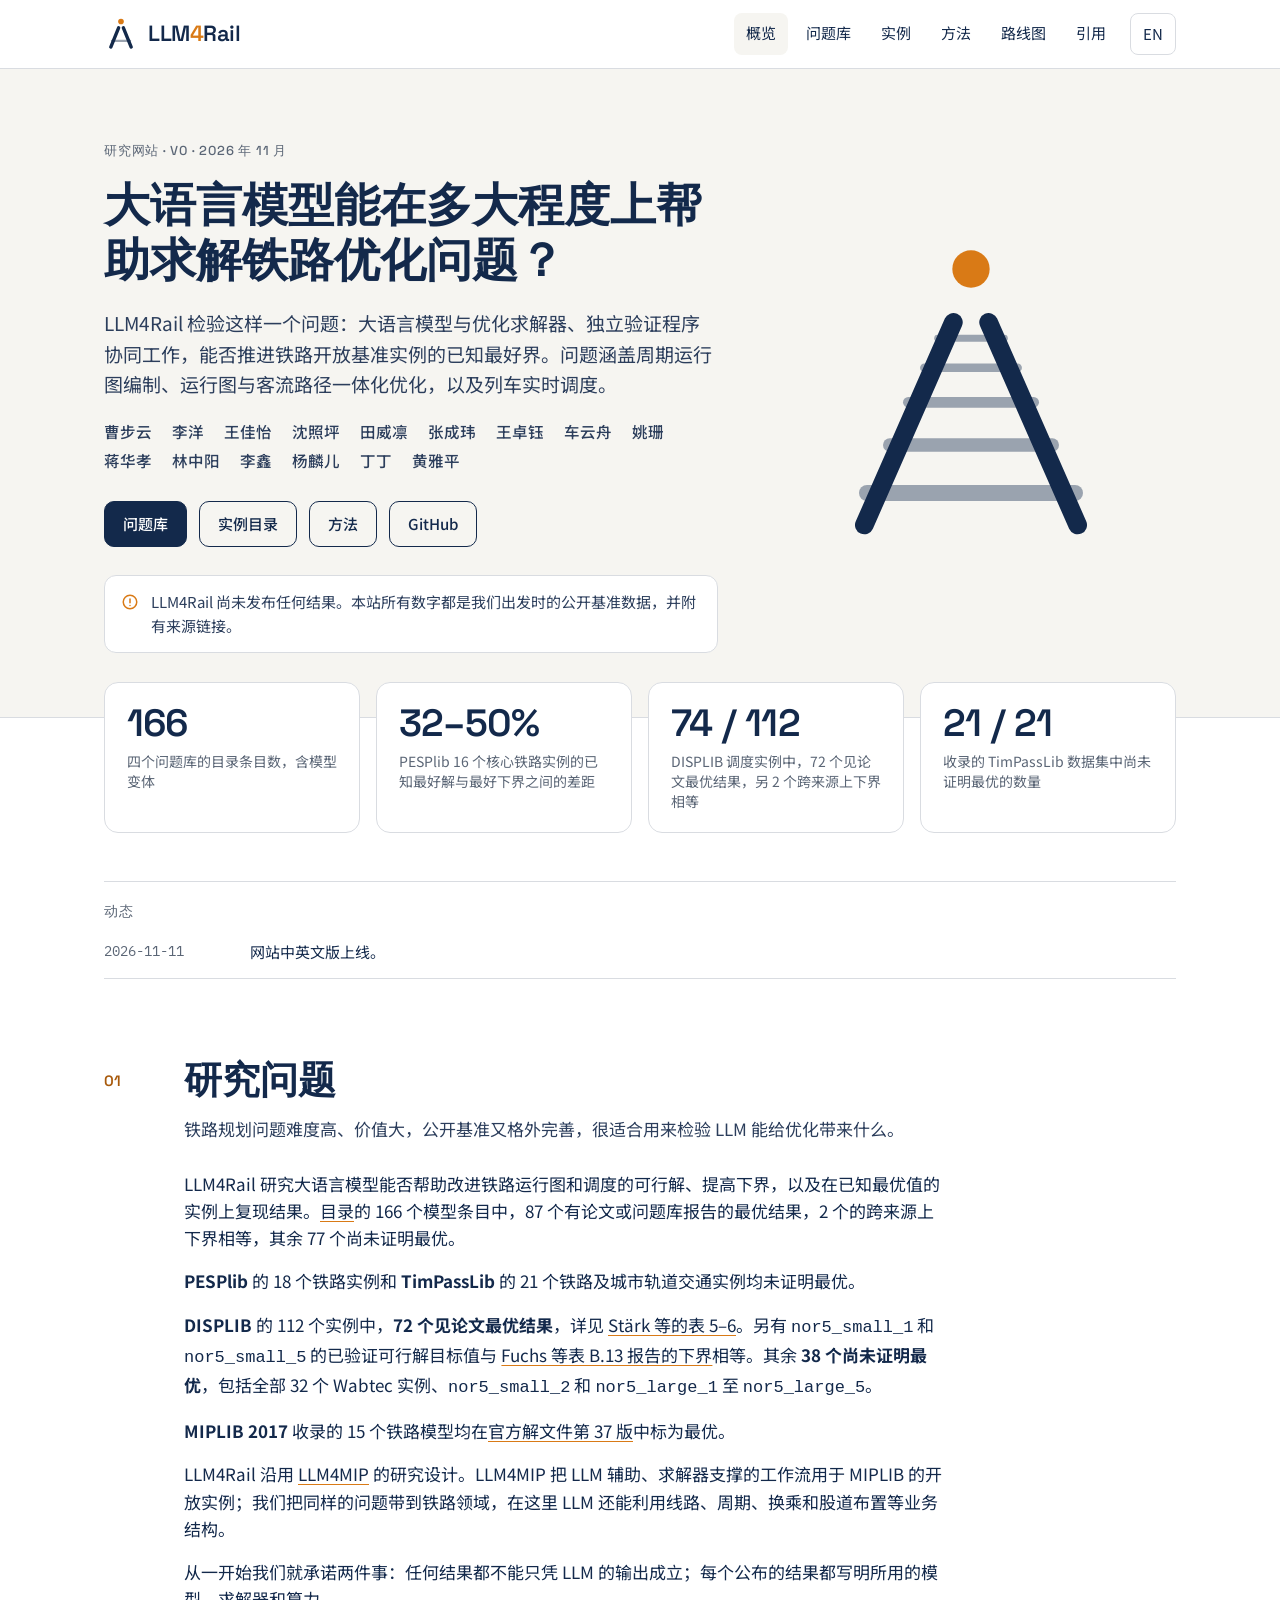
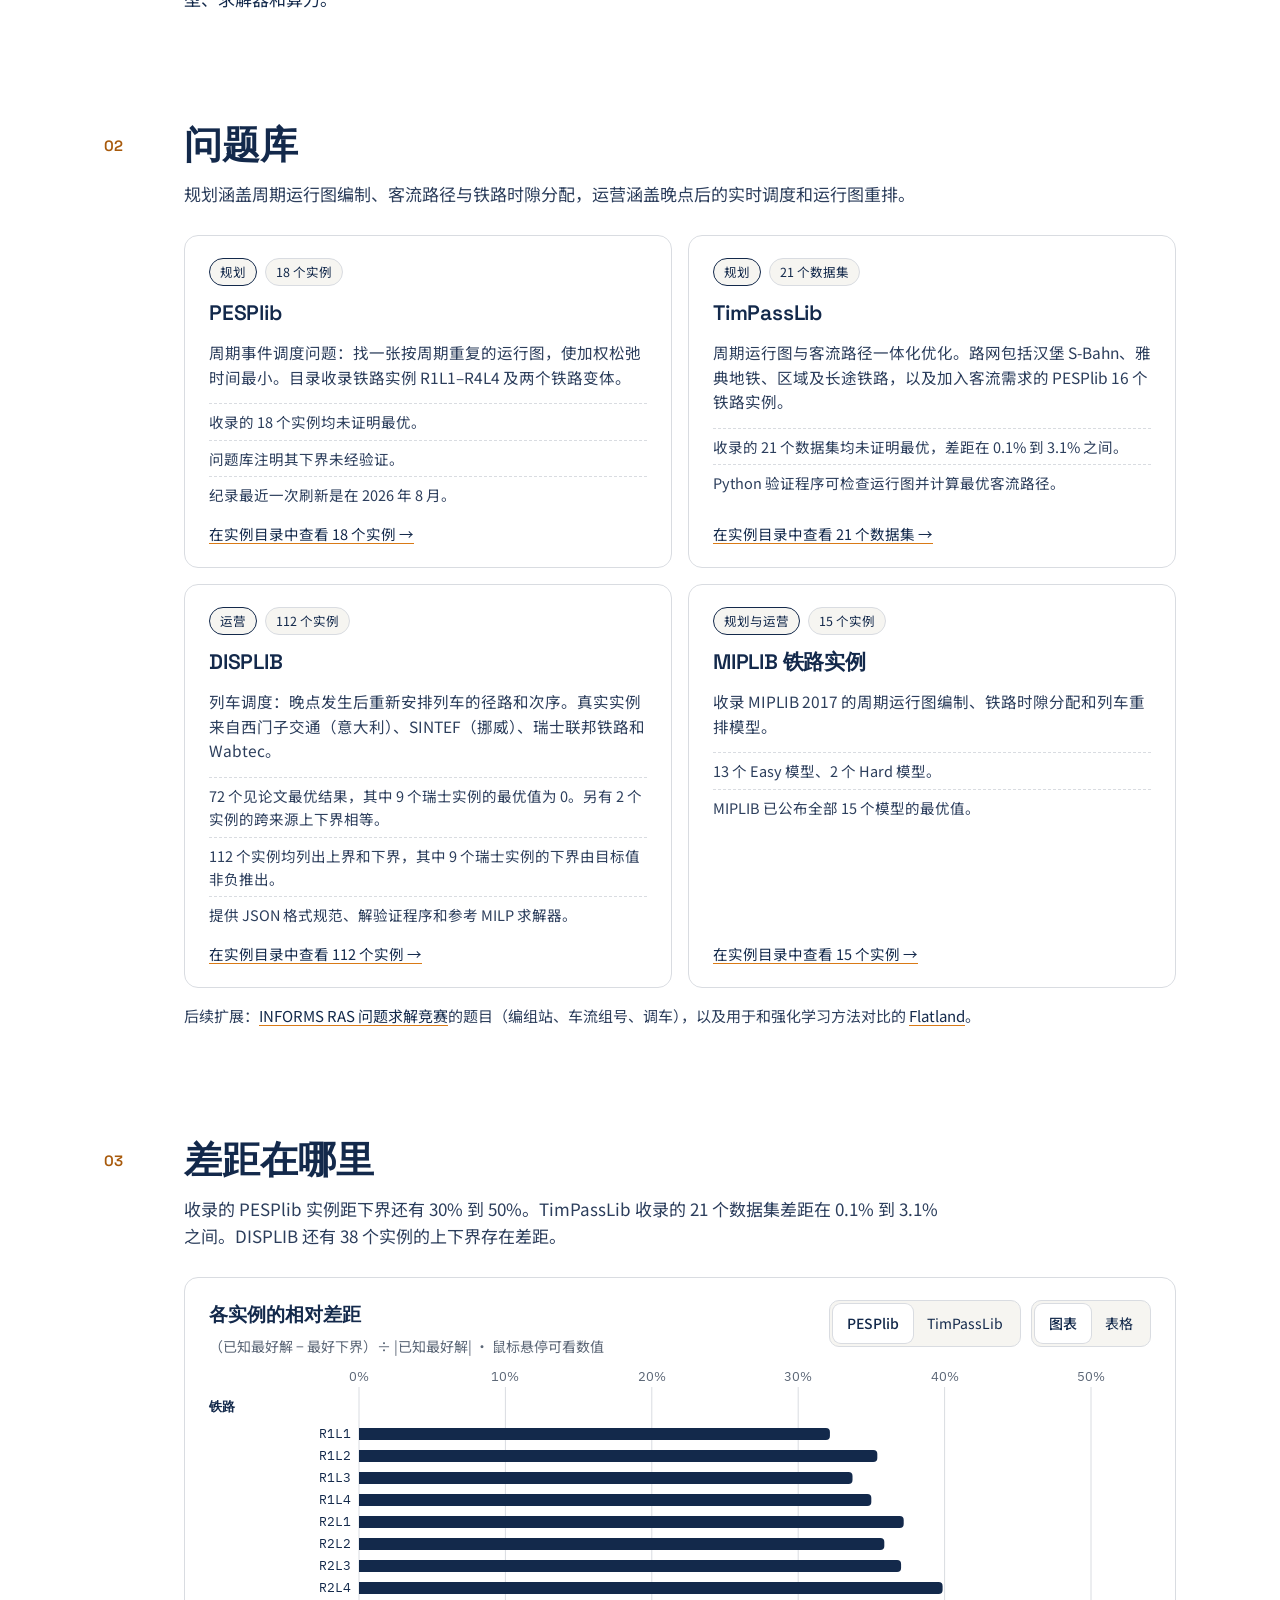
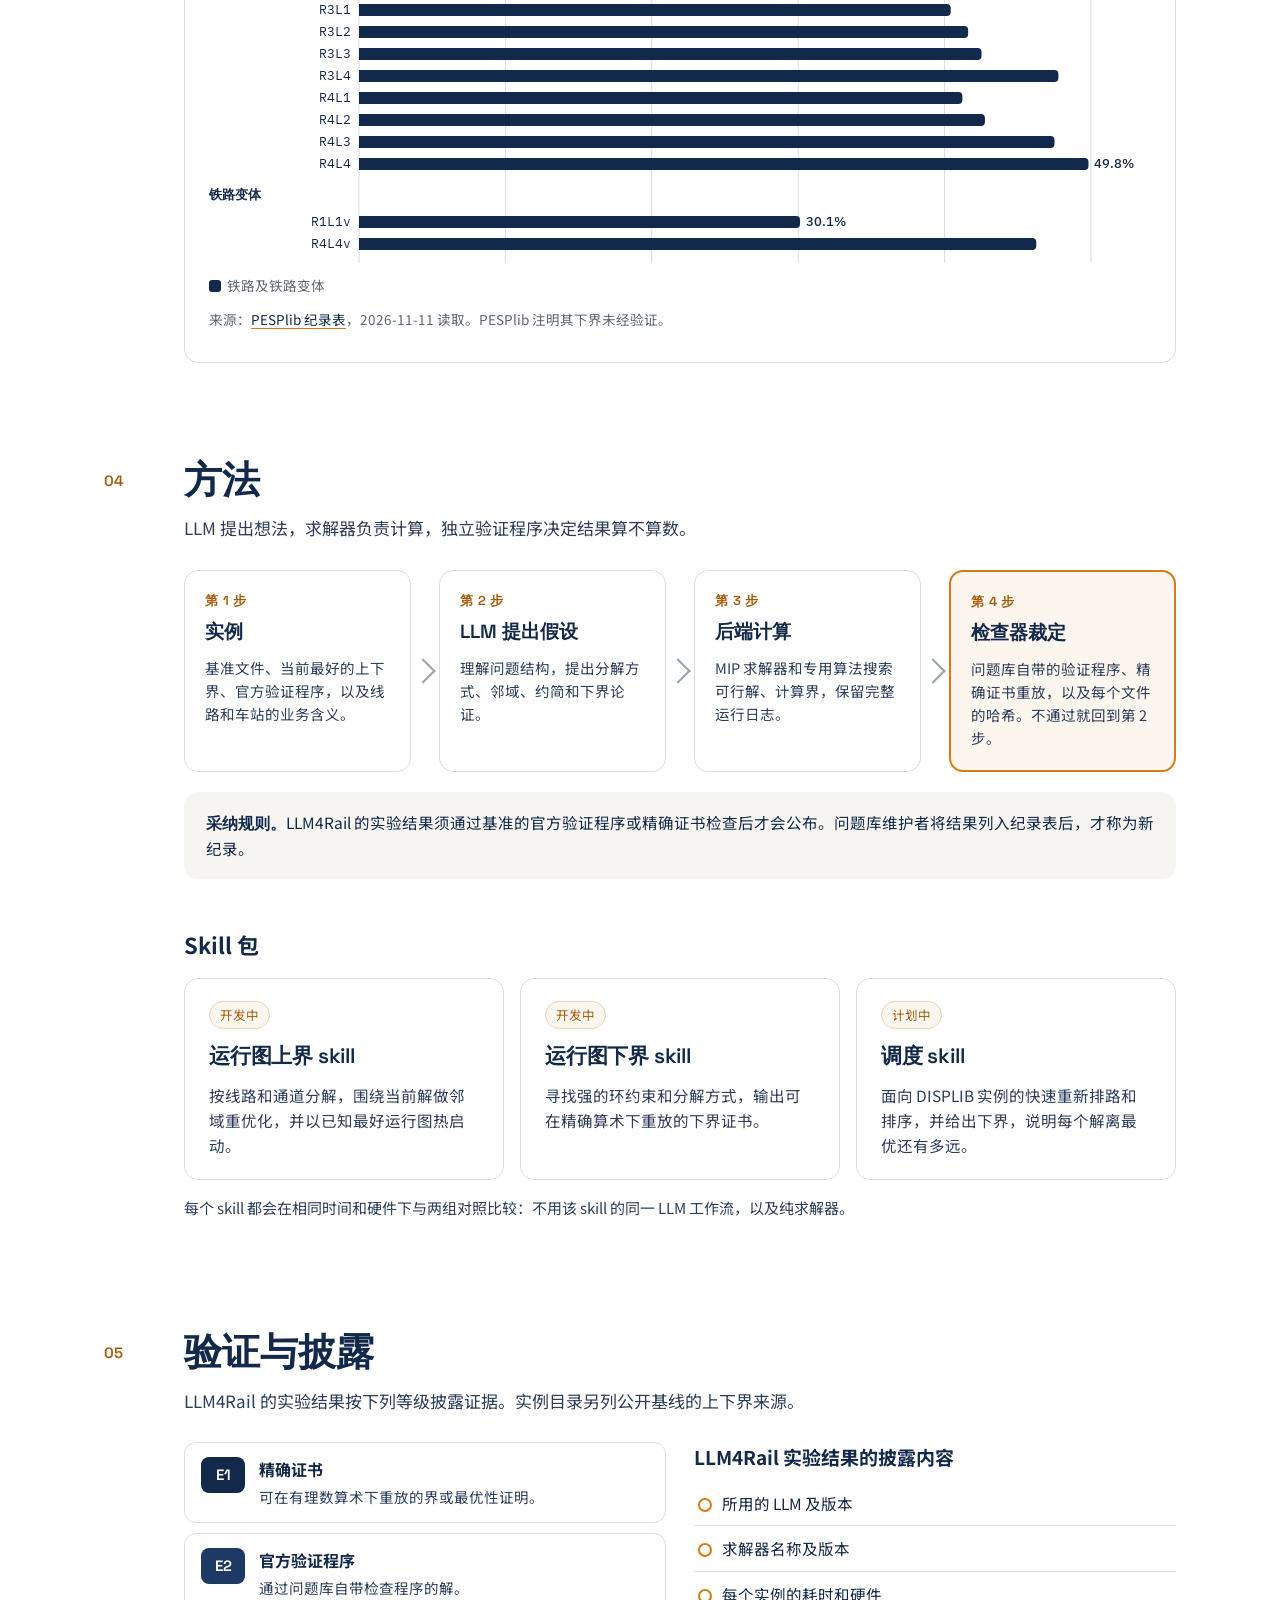
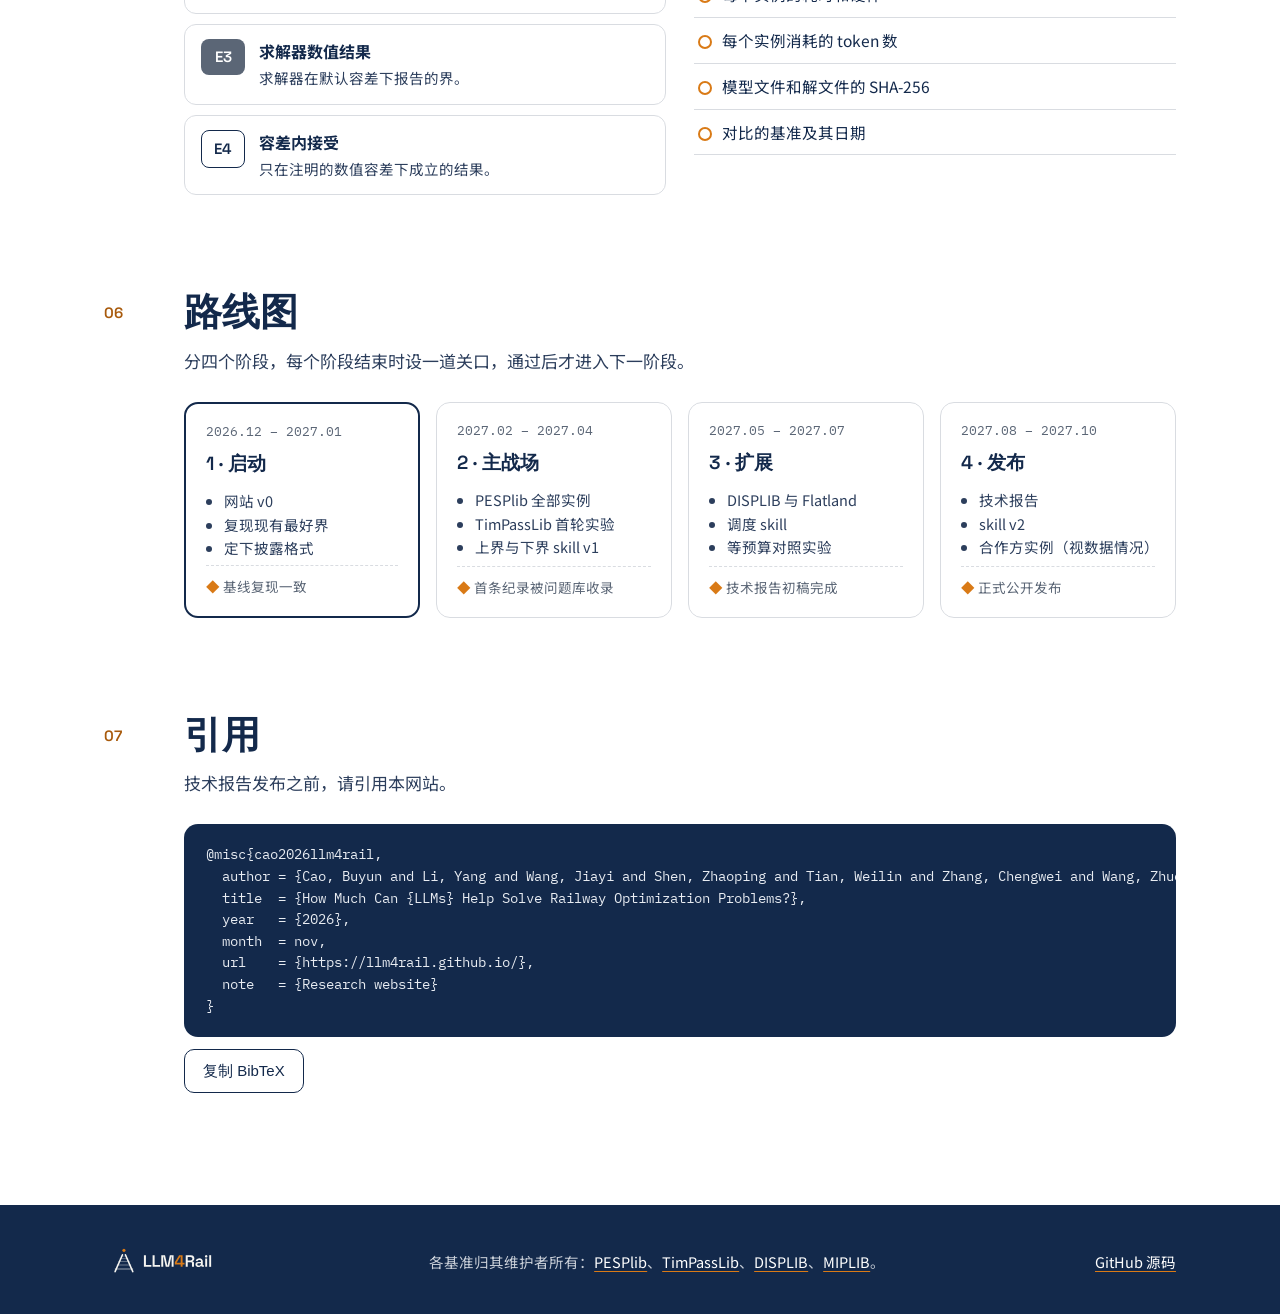
==== zh/index.html @ 1c2a8c3b "Initial commit: LLM4Rail website" ====
<!doctype html>
<html lang="zh-CN">
<head>
<meta charset="utf-8">
<meta name="viewport" content="width=device-width, initial-scale=1">
<title>LLM4Rail · 大语言模型能在多大程度上帮助求解铁路优化问题？</title>
<meta name="description" content="LLM4Rail 研究：由大语言模型辅助、求解器计算、独立程序验证的工作流，能否推进铁路优化开放基准实例的已知最好界。">
<meta name="author" content="曹步云、李洋、王佳怡、沈照坪、田威凛、张成玮、王卓钰、车云舟、姚珊、蒋华孝、林中阳、李鑫、杨麟儿、丁丁、黄雅平">
<link rel="canonical" href="https://llm4rail.github.io/zh/">
<meta property="og:type" content="website">
<meta property="og:site_name" content="LLM4Rail">
<meta property="og:url" content="https://llm4rail.github.io/zh/">
<meta property="og:title" content="LLM4Rail · 大语言模型能在多大程度上帮助求解铁路优化问题？">
<meta property="og:description" content="LLM4Rail 研究：由大语言模型辅助、求解器计算、独立程序验证的工作流，能否推进铁路优化开放基准实例的已知最好界。">
<meta property="og:image" content="https://llm4rail.github.io/assets/img/icon-512.png">
<meta property="og:locale" content="zh_CN">
<meta name="twitter:card" content="summary">
<link rel="alternate" hreflang="en" href="https://llm4rail.github.io/">
<link rel="alternate" hreflang="zh-CN" href="https://llm4rail.github.io/zh/">
<link rel="alternate" hreflang="x-default" href="https://llm4rail.github.io/">
<link rel="icon" href="../favicon.ico" sizes="any">
<link rel="icon" href="../favicon.svg" type="image/svg+xml">
<link rel="apple-touch-icon" href="../apple-touch-icon.png">
<link rel="preconnect" href="https://fonts.googleapis.com">
<link rel="preconnect" href="https://fonts.gstatic.com" crossorigin>
<link rel="stylesheet" href="https://fonts.googleapis.com/css2?family=IBM+Plex+Mono:wght@400;500&family=IBM+Plex+Sans:wght@400;500;600&family=Noto+Sans+SC:wght@400;500;700&family=Space+Grotesk:wght@500;600&display=swap">
<link rel="stylesheet" href="../assets/css/site.css">
</head>
<body>
<a class="skip" href="#main">跳到正文</a>

<header class="site-header">
  <div class="wrap">
    <a class="brand" href="index.html" aria-label="LLM4Rail 首页">
      <img src="../assets/img/llm4rail-mark-simple.svg" alt="" width="34" height="34">
      <span>LLM<b>4</b>Rail</span>
    </a>
    <nav class="nav" aria-label="主导航">
      <a href="index.html" aria-current="page">概览</a>
      <a href="#problems">问题库</a>
      <a href="instances/index.html">实例</a>
      <a href="#method">方法</a>
      <a href="#roadmap">路线图</a>
      <a href="#citation">引用</a>
      <a class="lang-switch" href="../index.html" hreflang="en" lang="en">EN</a>
    </nav>
  </div>
</header>

<main id="main">
  <section class="hero">
    <div class="wrap">
      <div>
        <p class="kicker">研究网站 · v0 · 2026 年 11 月</p>
        <h1>大语言模型能在多大程度上帮助求解铁路优化问题？</h1>
        <p class="lead">LLM4Rail 检验这样一个问题：大语言模型与优化求解器、独立验证程序协同工作，能否推进铁路开放基准实例的已知最好界。问题涵盖周期运行图编制、运行图与客流路径一体化优化，以及列车实时调度。</p>
        <div class="byline"><p class="author-line"><span>曹步云</span><span>李洋</span><span>王佳怡</span><span>沈照坪</span><span>田威凛</span><span>张成玮</span><span>王卓钰</span><span>车云舟</span><span>姚珊</span><span>蒋华孝</span><span>林中阳</span><span>李鑫</span><span>杨麟儿</span><span>丁丁</span><span>黄雅平</span></p></div>
        <div class="btns">
          <a class="btn primary" href="#problems">问题库</a>
          <a class="btn ghost" href="instances/index.html">实例目录</a>
          <a class="btn ghost" href="#method">方法</a>
          <a class="btn ghost" href="https://github.com/LLM4Rail/llm4rail.github.io">GitHub</a>
        </div>
        <div class="notice" role="note">
          <svg width="18" height="18" viewBox="0 0 24 24" fill="none" stroke="#D97A16" stroke-width="2" stroke-linecap="round" aria-hidden="true"><circle cx="12" cy="12" r="9"></circle><path d="M12 8v5M12 16.5v.01"></path></svg>
          <span>LLM4Rail 尚未发布任何结果。本站所有数字都是我们出发时的公开基准数据，并附有来源链接。</span>
        </div>
      </div>
      <div class="hero-mark">
        <img src="../assets/img/llm4rail-mark.svg" alt="LLM4Rail 标志：两条铁轨代表上界和下界，向远处汇聚到代表最优解的橙色圆点" width="320" height="320">
      </div>
    </div>
  </section>

  <div class="wrap">
    <div class="stats" aria-label="基准数据概况">
      <div class="stat"><div class="num">166</div><div class="lbl">四个问题库的目录条目数，含模型变体</div></div>
      <div class="stat"><div class="num">32–50%</div><div class="lbl">PESPlib 16 个核心铁路实例的已知最好解与最好下界之间的差距</div></div>
      <div class="stat"><div class="num">74 / 112</div><div class="lbl">DISPLIB 调度实例中，72 个见论文最优结果，另 2 个跨来源上下界相等</div></div>
      <div class="stat"><div class="num">21 / 21</div><div class="lbl">收录的 TimPassLib 数据集中尚未证明最优的数量</div></div>
    </div>

    <section class="news" aria-labelledby="news-h">
      <h2 id="news-h">动态</h2>
      <ul>
        <li><time datetime="2026-11-11">2026-11-11</time><span>网站中英文版上线。</span></li>
      </ul>
    </section>

    <!-- 01 -->
    <section class="section" id="question" aria-labelledby="q-h">
      <div class="sec-head">
        <div class="sec-num">01</div>
        <div>
          <h2 id="q-h">研究问题</h2>
          <p>铁路规划问题难度高、价值大，公开基准又格外完善，很适合用来检验 LLM 能给优化带来什么。</p>
        </div>
      </div>
      <div class="sec-body prose">
        <p>LLM4Rail 研究大语言模型能否帮助改进铁路运行图和调度的可行解、提高下界，以及在已知最优值的实例上复现结果。<a href="instances/index.html">目录</a>的 166 个模型条目中，87 个有论文或问题库报告的最优结果，2 个的跨来源上下界相等，其余 77 个尚未证明最优。</p>
        <p><strong>PESPlib</strong> 的 18 个铁路实例和 <strong>TimPassLib</strong> 的 21 个铁路及城市轨道交通实例均未证明最优。</p>
        <p><strong>DISPLIB</strong> 的 112 个实例中，<strong>72 个见论文最优结果</strong>，详见 <a href="https://doi.org/10.4230/OASIcs.ATMOS.2026.6">Stärk 等的表 5–6</a>。另有 <code>nor5_small_1</code> 和 <code>nor5_small_5</code> 的已验证可行解目标值与 <a href="https://doi.org/10.1016/j.jrtpm.2026.100600">Fuchs 等表 B.13 报告的下界</a>相等。其余 <strong>38 个尚未证明最优</strong>，包括全部 32 个 Wabtec 实例、<code>nor5_small_2</code> 和 <code>nor5_large_1</code> 至 <code>nor5_large_5</code>。</p>
        <p><strong>MIPLIB 2017</strong> 收录的 15 个铁路模型均在<a href="https://miplib.zib.de/downloads/miplib2017-v37.solu">官方解文件第 37 版</a>中标为最优。</p>
        <p>LLM4Rail 沿用 <a href="https://llm4mip.github.io/">LLM4MIP</a> 的研究设计。LLM4MIP 把 LLM 辅助、求解器支撑的工作流用于 MIPLIB 的开放实例；我们把同样的问题带到铁路领域，在这里 LLM 还能利用线路、周期、换乘和股道布置等业务结构。</p>
        <p>从一开始我们就承诺两件事：任何结果都不能只凭 LLM 的输出成立；每个公布的结果都写明所用的模型、求解器和算力。</p>
      </div>
    </section>

    <!-- 02 -->
    <section class="section" id="problems" aria-labelledby="p-h">
      <div class="sec-head">
        <div class="sec-num">02</div>
        <div>
          <h2 id="p-h">问题库</h2>
          <p>规划涵盖周期运行图编制、客流路径与铁路时隙分配，运营涵盖晚点后的实时调度和运行图重排。</p>
        </div>
      </div>
      <div class="sec-body">
        <div class="cards">
          <article class="card">
            <div class="meta"><span class="tag track-a">规划</span><span class="tag">18 个实例</span></div>
            <h3>PESPlib</h3>
            <p>周期事件调度问题：找一张按周期重复的运行图，使加权松弛时间最小。目录收录铁路实例 R1L1–R4L4 及两个铁路变体。</p>
            <ul class="facts">
              <li>收录的 18 个实例均未证明最优。</li>
              <li>问题库注明其下界未经验证。</li>
              <li>纪录最近一次刷新是在 2026 年 8 月。</li>
            </ul>
            <a class="more" href="instances/index.html#PESPlib">在实例目录中查看 18 个实例 →</a>
          </article>
          <article class="card">
            <div class="meta"><span class="tag track-a">规划</span><span class="tag">21 个数据集</span></div>
            <h3>TimPassLib</h3>
            <p>周期运行图与客流路径一体化优化。路网包括汉堡 S-Bahn、雅典地铁、区域及长途铁路，以及加入客流需求的 PESPlib 16 个铁路实例。</p>
            <ul class="facts">
              <li>收录的 21 个数据集均未证明最优，差距在 0.1% 到 3.1% 之间。</li>
              <li>Python 验证程序可检查运行图并计算最优客流路径。</li>
            </ul>
            <a class="more" href="instances/index.html#TimPassLib">在实例目录中查看 21 个数据集 →</a>
          </article>
          <article class="card">
            <div class="meta"><span class="tag track-a">运营</span><span class="tag">112 个实例</span></div>
            <h3>DISPLIB</h3>
            <p>列车调度：晚点发生后重新安排列车的径路和次序。真实实例来自西门子交通（意大利）、SINTEF（挪威）、瑞士联邦铁路和 Wabtec。</p>
            <ul class="facts">
              <li>72 个见论文最优结果，其中 9 个瑞士实例的最优值为 0。另有 2 个实例的跨来源上下界相等。</li>
              <li>112 个实例均列出上界和下界，其中 9 个瑞士实例的下界由目标值非负推出。</li>
              <li>提供 JSON 格式规范、解验证程序和参考 MILP 求解器。</li>
            </ul>
            <a class="more" href="instances/index.html#DISPLIB">在实例目录中查看 112 个实例 →</a>
          </article>
          <article class="card">
            <div class="meta"><span class="tag track-a">规划与运营</span><span class="tag">15 个实例</span></div>
            <h3>MIPLIB 铁路实例</h3>
            <p>收录 MIPLIB 2017 的周期运行图编制、铁路时隙分配和列车重排模型。</p>
            <ul class="facts">
              <li>13 个 Easy 模型、2 个 Hard 模型。</li>
              <li>MIPLIB 已公布全部 15 个模型的最优值。</li>
            </ul>
            <a class="more" href="instances/index.html#MIPLIB%202017">在实例目录中查看 15 个实例 →</a>
          </article>
        </div>
        <p class="ext">后续扩展：<a href="https://connect.informs.org/railway-applications/new-item3/problem-solving-competition681">INFORMS RAS 问题求解竞赛</a>的题目（编组站、车流组号、调车），以及用于和强化学习方法对比的 <a href="https://flatland-association.github.io/flatland-book/intro.html">Flatland</a>。</p>
      </div>
    </section>

    <!-- 03 -->
    <section class="section" id="gaps" aria-labelledby="g-h">
      <div class="sec-head">
        <div class="sec-num">03</div>
        <div>
          <h2 id="g-h">差距在哪里</h2>
          <p>收录的 PESPlib 实例距下界还有 30% 到 50%。TimPassLib 收录的 21 个数据集差距在 0.1% 到 3.1% 之间。DISPLIB 还有 38 个实例的上下界存在差距。</p>
        </div>
      </div>
      <div class="sec-body">
        <div class="chart-card">
          <div class="chart-top">
            <div>
              <h3>各实例的相对差距</h3>
              <p>（已知最好解 − 最好下界）÷ |已知最好解| · 鼠标悬停可看数值</p>
            </div>
            <div class="controls">
              <div class="seg" role="group" aria-label="问题库">
                <button type="button" data-lib="PESPlib" aria-pressed="true">PESPlib</button>
                <button type="button" data-lib="TimPassLib" aria-pressed="false">TimPassLib</button>
              </div>
              <div class="seg" role="group" aria-label="视图">
                <button type="button" data-view="chart" aria-pressed="true">图表</button>
                <button type="button" data-view="table" aria-pressed="false">表格</button>
              </div>
            </div>
          </div>
          <div id="gap-chart" role="img" aria-label="所选问题库各实例相对差距的横向条形图。"></div>
          <div id="gap-table" class="table-box" hidden></div>
          <div class="legend" id="gap-legend"><span><i class="sw-rail"></i>铁路及铁路变体</span></div>
          <p class="source" data-src="PESPlib">来源：<a href="https://timpasslib.aalto.fi/pesplib.html">PESPlib 纪录表</a>，2026-11-11 读取。PESPlib 注明其下界未经验证。</p>
          <p class="source" data-src="TimPassLib" hidden>来源：<a href="https://timpasslib.aalto.fi/solutions.html">TimPassLib 解页面</a>，2026-11-11 读取。下界来自问题库作者的路径松弛。</p>
        </div>
      </div>
    </section>

    <!-- 04 -->
    <section class="section" id="method" aria-labelledby="m-h">
      <div class="sec-head">
        <div class="sec-num">04</div>
        <div>
          <h2 id="m-h">方法</h2>
          <p>LLM 提出想法，求解器负责计算，独立验证程序决定结果算不算数。</p>
        </div>
      </div>
      <div class="sec-body">
        <div class="flow">
          <div class="step"><div class="n">第 1 步</div><h3>实例</h3><p>基准文件、当前最好的上下界、官方验证程序，以及线路和车站的业务含义。</p></div>
          <div class="step"><div class="n">第 2 步</div><h3>LLM 提出假设</h3><p>理解问题结构，提出分解方式、邻域、约简和下界论证。</p></div>
          <div class="step"><div class="n">第 3 步</div><h3>后端计算</h3><p>MIP 求解器和专用算法搜索可行解、计算界，保留完整运行日志。</p></div>
          <div class="step accept"><div class="n">第 4 步</div><h3>检查器裁定</h3><p>问题库自带的验证程序、精确证书重放，以及每个文件的哈希。不通过就回到第 2 步。</p></div>
        </div>
        <div class="rule-box"><strong>采纳规则。</strong>LLM4Rail 的实验结果须通过基准的官方验证程序或精确证书检查后才会公布。问题库维护者将结果列入纪录表后，才称为新纪录。</div>

        <h3 class="sub-h">Skill 包</h3>
        <div class="skills">
          <article class="card"><span class="pill">开发中</span><h3>运行图上界 skill</h3><p>按线路和通道分解，围绕当前解做邻域重优化，并以已知最好运行图热启动。</p></article>
          <article class="card"><span class="pill">开发中</span><h3>运行图下界 skill</h3><p>寻找强的环约束和分解方式，输出可在精确算术下重放的下界证书。</p></article>
          <article class="card"><span class="pill">计划中</span><h3>调度 skill</h3><p>面向 DISPLIB 实例的快速重新排路和排序，并给出下界，说明每个解离最优还有多远。</p></article>
        </div>
        <p class="ext">每个 skill 都会在相同时间和硬件下与两组对照比较：不用该 skill 的同一 LLM 工作流，以及纯求解器。</p>
      </div>
    </section>

    <!-- 05 -->
    <section class="section" id="verification" aria-labelledby="v-h">
      <div class="sec-head">
        <div class="sec-num">05</div>
        <div>
          <h2 id="v-h">验证与披露</h2>
          <p>LLM4Rail 的实验结果按下列等级披露证据。实例目录另列公开基线的上下界来源。</p>
        </div>
      </div>
      <div class="sec-body two">
        <ol class="grades">
          <li><span class="g">E1</span><div><h3>精确证书</h3><p>可在有理数算术下重放的界或最优性证明。</p></div></li>
          <li><span class="g">E2</span><div><h3>官方验证程序</h3><p>通过问题库自带检查程序的解。</p></div></li>
          <li><span class="g">E3</span><div><h3>求解器数值结果</h3><p>求解器在默认容差下报告的界。</p></div></li>
          <li><span class="g">E4</span><div><h3>容差内接受</h3><p>只在注明的数值容差下成立的结果。</p></div></li>
        </ol>
        <div>
          <h3 class="list-h">LLM4Rail 实验结果的披露内容</h3>
          <ul class="checklist">
            <li>所用的 LLM 及版本</li>
            <li>求解器名称及版本</li>
            <li>每个实例的耗时和硬件</li>
            <li>每个实例消耗的 token 数</li>
            <li>模型文件和解文件的 SHA-256</li>
            <li>对比的基准及其日期</li>
          </ul>
        </div>
      </div>
    </section>

    <!-- 06 -->
    <section class="section" id="roadmap" aria-labelledby="r-h">
      <div class="sec-head">
        <div class="sec-num">06</div>
        <div>
          <h2 id="r-h">路线图</h2>
          <p>分四个阶段，每个阶段结束时设一道关口，通过后才进入下一阶段。</p>
        </div>
      </div>
      <div class="sec-body road">
        <div class="phase now"><span class="when">2026.12 – 2027.01</span><h3>1 · 启动</h3><ul><li>网站 v0</li><li>复现现有最好界</li><li>定下披露格式</li></ul><div class="gate">基线复现一致</div></div>
        <div class="phase"><span class="when">2027.02 – 2027.04</span><h3>2 · 主战场</h3><ul><li>PESPlib 全部实例</li><li>TimPassLib 首轮实验</li><li>上界与下界 skill v1</li></ul><div class="gate">首条纪录被问题库收录</div></div>
        <div class="phase"><span class="when">2027.05 – 2027.07</span><h3>3 · 扩展</h3><ul><li>DISPLIB 与 Flatland</li><li>调度 skill</li><li>等预算对照实验</li></ul><div class="gate">技术报告初稿完成</div></div>
        <div class="phase"><span class="when">2027.08 – 2027.10</span><h3>4 · 发布</h3><ul><li>技术报告</li><li>skill v2</li><li>合作方实例（视数据情况）</li></ul><div class="gate">正式公开发布</div></div>
      </div>
    </section>

    <!-- 07 -->
    <section class="section" id="citation" aria-labelledby="c-h">
      <div class="sec-head">
        <div class="sec-num">07</div>
        <div>
          <h2 id="c-h">引用</h2>
          <p>技术报告发布之前，请引用本网站。</p>
        </div>
      </div>
      <div class="sec-body">
<pre class="bib" id="bibtex">@misc{cao2026llm4rail,
  author = {Cao, Buyun and Li, Yang and Wang, Jiayi and Shen, Zhaoping and Tian, Weilin and Zhang, Chengwei and Wang, Zhuoyu and Che, Yunzhou and Yao, Shan and Jiang, Huaxiao and Lin, Zhongyang and Li, Xin and Yang, Liner and Ding, Ding and Huang, Yaping},
  title  = {How Much Can {LLMs} Help Solve Railway Optimization Problems?},
  year   = {2026},
  month  = nov,
  url    = {https://llm4rail.github.io/},
  note   = {Research website}
}</pre>
        <button type="button" class="btn ghost copy" id="copy-bib" data-ok="已复制" data-fail="请手动选中上方文字复制">复制 BibTeX</button>
      </div>
    </section>
  </div>
</main>

<footer class="site-footer">
  <div class="wrap">
    <img src="../assets/img/llm4rail-horizontal-reverse.svg" alt="LLM4Rail">
    <div>各基准归其维护者所有：<a href="https://timpasslib.aalto.fi/pesplib.html">PESPlib</a>、<a href="https://timpasslib.aalto.fi/solutions.html">TimPassLib</a>、<a href="https://displib.github.io/">DISPLIB</a>、<a href="https://miplib.zib.de/">MIPLIB</a>。</div>
    <div><a href="https://github.com/LLM4Rail/llm4rail.github.io">GitHub 源码</a></div>
  </div>
</footer>

<script src="../assets/js/data.js"></script>
<script src="../assets/js/i18n.js"></script>
<script src="../assets/js/home.js"></script>
</body>
</html>
---- assets/css/site.css ----
:root {
  --navy: #13294B;
  --navy-2: #1E3A64;
  --orange: #D97A16;
  --orange-ink: #A85A0C;
  --steel: #5B6676;
  --sleeper: #9AA3AF;
  --rule: #D9DCE1;
  --paper: #F6F5F1;
  --white: #FFFFFF;
  --ink: #13294B;
  --radius: 14px;
  --max: 1120px;
  --sans: "IBM Plex Sans", "Noto Sans SC", system-ui, -apple-system, "Segoe UI", sans-serif;
  --display: "Space Grotesk", "IBM Plex Sans", system-ui, sans-serif;
  --mono: "IBM Plex Mono", ui-monospace, SFMono-Regular, Menlo, monospace;
}

* { box-sizing: border-box; }
html { scroll-behavior: smooth; }
body { margin: 0; font-family: var(--sans); color: var(--ink); background: var(--white); line-height: 1.6; font-size: 17px; -webkit-font-smoothing: antialiased; }
img, svg { max-width: 100%; }
a { color: var(--navy); text-decoration-color: var(--orange); text-underline-offset: 3px; }
a:hover { color: var(--orange-ink); }
:focus-visible { outline: 3px solid var(--orange); outline-offset: 2px; border-radius: 4px; }

.skip { position: absolute; left: -999px; top: 8px; background: var(--navy); color: var(--white); padding: 8px 14px; border-radius: 8px; z-index: 100; }
.skip:focus { left: 8px; }

.wrap { max-width: var(--max); margin: 0 auto; padding: 0 24px; }

/* Header */
.site-header { position: sticky; top: 0; z-index: 50; background: rgba(255,255,255,0.94); backdrop-filter: blur(8px); border-bottom: 1px solid var(--rule); }
.site-header .wrap { display: flex; align-items: center; justify-content: space-between; gap: 16px; min-height: 68px; flex-wrap: wrap; }
.brand { display: flex; align-items: center; gap: 10px; text-decoration: none; }
.brand img { width: 34px; height: 34px; }
.brand span { font-family: var(--display); font-weight: 600; font-size: 22px; letter-spacing: -0.02em; color: var(--navy); }
.brand span b { color: var(--orange); font-weight: 600; }
.nav { display: flex; gap: 6px; flex-wrap: wrap; }
.nav a { text-decoration: none; font-size: 15px; padding: 8px 12px; border-radius: 8px; color: var(--navy); }
.nav a:hover, .nav a[aria-current="page"] { background: var(--paper); color: var(--navy); }

/* Hero */
.hero { background: var(--paper); border-bottom: 1px solid var(--rule); }
.hero .wrap { display: grid; grid-template-columns: minmax(0, 1.5fr) minmax(0, 1fr); gap: 48px; align-items: center; padding-top: 72px; padding-bottom: 64px; }
.kicker { font-family: var(--display); font-size: 13px; font-weight: 500; letter-spacing: 0.1em; text-transform: uppercase; color: var(--steel); margin: 0 0 16px; }
.hero h1 { font-family: var(--display); font-weight: 600; letter-spacing: -0.025em; font-size: clamp(34px, 5vw, 54px); line-height: 1.08; margin: 0 0 20px; }
.hero .lead { font-size: 19px; color: #2C3E5C; margin: 0 0 20px; max-width: 640px; }
.byline { margin: 0 0 28px; }
.author-line { display: flex; flex-wrap: wrap; gap: 4px 20px; margin: 0; font-size: 15.5px; font-weight: 500; color: #2C3E5C; }
.author-line span { white-space: nowrap; }
.hero-mark { display: flex; justify-content: center; }
.hero-mark img { width: min(320px, 80%); }
.btns { display: flex; gap: 12px; flex-wrap: wrap; }
.btn { display: inline-flex; align-items: center; gap: 8px; min-height: 44px; padding: 10px 18px; border-radius: 10px; font-size: 15px; font-weight: 500; text-decoration: none; border: 1px solid var(--navy); }
.btn.primary { background: var(--navy); color: var(--white); }
.btn.primary:hover { background: var(--navy-2); color: var(--white); }
.btn.ghost { background: transparent; color: var(--navy); }
.btn.ghost:hover { background: var(--white); color: var(--navy); }

.notice { margin-top: 28px; display: flex; gap: 12px; align-items: flex-start; background: var(--white); border: 1px solid var(--rule); border-radius: 12px; padding: 14px 16px; font-size: 15px; color: #2C3E5C; max-width: 640px; }
.notice svg { flex: none; margin-top: 3px; }

/* Stats */
.stats { display: grid; grid-template-columns: repeat(4, minmax(0, 1fr)); gap: 16px; margin: -36px auto 0; position: relative; }
.stat { background: var(--white); border: 1px solid var(--rule); border-radius: var(--radius); padding: 20px 22px; }
.stat .num { font-family: var(--display); font-size: 38px; font-weight: 600; letter-spacing: -0.02em; line-height: 1.1; }
.stat .lbl { font-size: 14px; color: var(--steel); margin-top: 6px; line-height: 1.45; }

/* News */
.news { margin-top: 48px; border-top: 1px solid var(--rule); border-bottom: 1px solid var(--rule); }
.news ul { list-style: none; margin: 0; padding: 0; }
.news li { display: grid; grid-template-columns: 130px minmax(0, 1fr); gap: 16px; padding: 14px 0; border-bottom: 1px solid var(--rule); font-size: 15px; }
.news li:last-child { border-bottom: 0; }
.news time { font-family: var(--mono); font-size: 14px; color: var(--steel); }
.news h2 { font-family: var(--display); font-size: 14px; letter-spacing: 0.1em; text-transform: uppercase; color: var(--steel); font-weight: 500; margin: 18px 0 4px; }

/* Sections */
.section { padding: 80px 0 16px; scroll-margin-top: 72px; }
.sec-head { display: grid; grid-template-columns: 72px minmax(0, 1fr); gap: 8px; margin-bottom: 28px; }
.sec-num { font-family: var(--display); font-size: 15px; font-weight: 600; color: var(--orange-ink); padding-top: 10px; }
.sec-head h2 { font-family: var(--display); font-size: clamp(28px, 3.4vw, 38px); letter-spacing: -0.02em; line-height: 1.15; margin: 0 0 12px; font-weight: 600; }
.sec-head p { margin: 0; color: #2C3E5C; max-width: 760px; }
.sec-body { margin-left: 80px; }
.prose { max-width: 760px; }
.prose p { margin: 0 0 16px; }

/* Cards */
.cards { display: grid; grid-template-columns: repeat(2, minmax(0, 1fr)); gap: 16px; }
.card { border: 1px solid var(--rule); border-radius: var(--radius); padding: 22px 24px; background: var(--white); display: flex; flex-direction: column; gap: 10px; }
.card h3 { font-family: var(--display); font-size: 21px; margin: 0; letter-spacing: -0.01em; font-weight: 600; }
.card p { margin: 0; font-size: 15.5px; color: #2C3E5C; }
.card .meta { display: flex; flex-wrap: wrap; gap: 8px; }
.tag { font-size: 12.5px; padding: 3px 10px; border-radius: 999px; background: var(--paper); color: var(--navy); border: 1px solid var(--rule); white-space: nowrap; }
.tag.track-a { border-color: var(--navy); }
.card .facts { margin: 4px 0 0; padding: 0; list-style: none; font-size: 14.5px; color: #2C3E5C; }
.card .facts li { padding: 6px 0; border-top: 1px dashed var(--rule); }
.card .more { margin-top: auto; font-size: 14.5px; }
.ext { margin-top: 16px; font-size: 15px; color: #2C3E5C; }

/* Chart */
.chart-card { border: 1px solid var(--rule); border-radius: var(--radius); padding: 22px 24px 18px; }
.chart-top { display: flex; justify-content: space-between; align-items: flex-start; gap: 16px; flex-wrap: wrap; margin-bottom: 8px; }
.chart-top h3 { font-family: var(--display); font-size: 19px; margin: 0; font-weight: 600; }
.chart-top p { margin: 4px 0 0; font-size: 14px; color: var(--steel); }
.seg { display: inline-flex; border: 1px solid var(--rule); border-radius: 10px; padding: 3px; background: var(--paper); }
.seg button { font: inherit; font-size: 14px; border: 0; background: transparent; color: var(--navy); padding: 8px 14px; border-radius: 8px; cursor: pointer; min-height: 36px; }
.seg button[aria-pressed="true"] { background: var(--white); box-shadow: 0 0 0 1px var(--rule); font-weight: 500; }
#gap-chart { position: relative; }
#gap-chart svg { display: block; width: 100%; height: auto; overflow: visible; }
#gap-chart .bar { fill: var(--navy); }
#gap-chart .bar.bus { fill: var(--sleeper); }
#gap-chart .row:hover .bar, #gap-chart .row:focus .bar { fill: var(--orange); }
#gap-chart .row { cursor: default; outline: none; }
#gap-chart text { font-family: var(--sans); font-size: 12.5px; fill: var(--steel); }
#gap-chart .ylab { fill: var(--navy); font-family: var(--mono); font-size: 12.5px; }
#gap-chart .grp { font-family: var(--display); font-weight: 600; fill: var(--navy); font-size: 13px; }
#gap-chart .grid { stroke: var(--rule); stroke-width: 1; }
#gap-chart .val { fill: var(--navy); font-weight: 500; }
.tip { position: absolute; pointer-events: none; background: var(--navy); color: var(--white); border-radius: 10px; padding: 10px 12px; font-size: 13px; line-height: 1.5; min-width: 220px; opacity: 0; transform: translateY(4px); transition: opacity .12s, transform .12s; z-index: 5; }
.tip.on { opacity: 1; transform: none; }
.tip b { font-family: var(--mono); font-weight: 500; }
.tip .k { color: #C9CFD8; }
.legend { display: flex; gap: 18px; flex-wrap: wrap; font-size: 13.5px; color: var(--steel); margin-top: 6px; }
.legend i { display: inline-block; width: 12px; height: 12px; border-radius: 3px; vertical-align: -1px; margin-right: 6px; }
.source { font-size: 13.5px; color: var(--steel); margin-top: 12px; }

/* Tables */
.table-box { overflow: auto; border: 1px solid var(--rule); border-radius: var(--radius); }
table { border-collapse: collapse; width: 100%; font-size: 14.5px; }
th, td { text-align: left; padding: 11px 14px; border-bottom: 1px solid var(--rule); vertical-align: top; }
th { font-weight: 600; background: var(--paper); position: sticky; top: 0; white-space: nowrap; }
td.num, th.num { text-align: right; font-variant-numeric: tabular-nums; white-space: nowrap; }
td.nw { white-space: nowrap; }
td.mono { font-family: var(--mono); font-size: 13.5px; white-space: nowrap; }
tbody tr:last-child td { border-bottom: 0; }
tbody tr:hover { background: #FBFAF7; }
.status { display: inline-flex; align-items: center; gap: 6px; font-size: 13px; white-space: nowrap; }
.status::before { content: ""; width: 8px; height: 8px; border-radius: 50%; background: var(--sleeper); }

#cat-box { max-height: min(78vh, 900px); }
th { z-index: 1; }

/* Workflow */
.flow { display: grid; grid-template-columns: repeat(4, minmax(0, 1fr)); gap: 28px; position: relative; }
.step { border: 1px solid var(--rule); border-radius: var(--radius); padding: 20px; position: relative; background: var(--white); }
.step:not(:last-child)::after { content: ""; position: absolute; right: -22px; top: 50%; width: 16px; height: 16px; border-top: 2px solid var(--sleeper); border-right: 2px solid var(--sleeper); transform: translateY(-50%) rotate(45deg); }
.step .n { font-family: var(--display); font-size: 13px; font-weight: 600; color: var(--orange-ink); letter-spacing: 0.06em; }
.step h3 { font-family: var(--display); font-size: 19px; margin: 6px 0 8px; font-weight: 600; }
.step p { margin: 0; font-size: 14.5px; color: #2C3E5C; }
.step.accept { border: 2px solid var(--orange); background: #FDF6EE; }
.rule-box { margin-top: 20px; background: var(--paper); border-radius: var(--radius); padding: 18px 22px; font-size: 15.5px; }
.rule-box strong { font-family: var(--display); }

/* Skills */
.skills { display: grid; grid-template-columns: repeat(3, minmax(0, 1fr)); gap: 16px; }
.pill { align-self: flex-start; font-size: 12.5px; padding: 3px 10px; border-radius: 999px; background: #FDF6EE; color: var(--orange-ink); border: 1px solid #F0D2B0; }

/* Evidence */
.grades { list-style: none; padding: 0; margin: 0; display: grid; gap: 10px; }
.grades li { display: grid; grid-template-columns: 44px minmax(0, 1fr); gap: 14px; align-items: start; border: 1px solid var(--rule); border-radius: 12px; padding: 14px 16px; }
.grades .g { font-family: var(--display); font-weight: 600; font-size: 15px; background: var(--navy); color: var(--white); border-radius: 8px; text-align: center; padding: 6px 0; }
.grades li:nth-child(2) .g { background: var(--navy-2); }
.grades li:nth-child(3) .g { background: var(--steel); }
.grades li:nth-child(4) .g { background: var(--white); color: var(--navy); border: 1px solid var(--navy); }
.grades h3 { margin: 0 0 2px; font-size: 16px; }
.grades p { margin: 0; font-size: 14.5px; color: #2C3E5C; }
.two { display: grid; grid-template-columns: repeat(2, minmax(0, 1fr)); gap: 28px; }
.checklist { list-style: none; padding: 0; margin: 0; }
.checklist li { padding: 10px 0 10px 28px; border-bottom: 1px solid var(--rule); position: relative; font-size: 15.5px; }
.checklist li::before { content: ""; position: absolute; left: 4px; top: 17px; width: 10px; height: 10px; border-radius: 50%; border: 2px solid var(--orange); }

/* Roadmap */
.road { display: grid; grid-template-columns: repeat(4, minmax(0, 1fr)); gap: 16px; }
.phase { border: 1px solid var(--rule); border-radius: var(--radius); padding: 18px 20px; display: flex; flex-direction: column; gap: 6px; }
.phase.now { border: 2px solid var(--navy); }
.phase .when { font-family: var(--mono); font-size: 13px; color: var(--steel); }
.phase h3 { font-family: var(--display); margin: 0; font-size: 19px; font-weight: 600; }
.phase ul { margin: 4px 0 0; padding-left: 18px; font-size: 14.5px; color: #2C3E5C; }
.phase .gate { margin-top: auto; padding-top: 10px; border-top: 1px dashed var(--rule); font-size: 13.5px; color: var(--steel); }
.phase .gate::before { content: "◆ "; color: var(--orange); }

/* Citation */
pre.bib { background: var(--navy); color: #E8ECF2; border-radius: var(--radius); padding: 20px 22px; overflow-x: auto; font-family: var(--mono); font-size: 13.5px; line-height: 1.6; margin: 0; }
.copy { margin-top: 12px; }
.sub-h { font-family: var(--display); font-size: 22px; font-weight: 600; margin: 48px 0 16px; }
.list-h { font-family: var(--display); font-size: 19px; font-weight: 600; margin: 0 0 8px; }
html[lang^="zh"] .sub-h, html[lang^="zh"] .list-h { font-family: inherit; font-weight: 700; }
.legend .sw-rail { background: var(--navy); }
.legend .sw-bus { background: var(--sleeper); }
.dl { margin-top: 16px; }

/* Footer */
.site-footer { margin-top: 96px; background: var(--navy); color: #C9CFD8; }
.site-footer .wrap { display: flex; justify-content: space-between; align-items: center; gap: 24px; flex-wrap: wrap; padding-top: 36px; padding-bottom: 36px; font-size: 14.5px; }
.site-footer a { color: var(--white); }
.site-footer img { height: 40px; width: auto; }

/* Instances page */
.page-head { background: var(--paper); border-bottom: 1px solid var(--rule); }
.page-head .wrap { padding-top: 56px; padding-bottom: 40px; }
.page-head h1 { font-family: var(--display); font-size: clamp(32px, 4vw, 44px); letter-spacing: -0.02em; line-height: 1.15; margin: 0 0 12px; font-weight: 600; }
.page-head p { margin: 0; max-width: 760px; color: #2C3E5C; }
.toolbar { display: flex; flex-wrap: wrap; gap: 12px; align-items: flex-end; margin: 28px 0 16px; }
.field { display: flex; flex-direction: column; gap: 4px; font-size: 13.5px; color: var(--steel); }
.field input, .field select { font: inherit; font-size: 15px; color: var(--navy); border: 1px solid var(--rule); border-radius: 10px; padding: 9px 12px; min-height: 44px; background: var(--white); min-width: 200px; }
.count { margin-left: auto; font-size: 14px; color: var(--steel); align-self: center; }
.dl { display: flex; gap: 10px; flex-wrap: wrap; }
.callout { margin-top: 24px; border: 1px solid var(--rule); border-left: 0; border-radius: var(--radius); padding: 18px 22px; background: var(--paper); font-size: 15px; }
.callout h2 { font-family: var(--display); font-size: 18px; margin: 0 0 6px; }
.callout p { margin: 0 0 8px; }

/* Responsive */
@media (max-width: 960px) {
  .hero .wrap { grid-template-columns: 1fr; }
  .hero-mark { display: none; }
  .stats { grid-template-columns: repeat(2, minmax(0, 1fr)); margin-top: 24px; }
  .sec-body { margin-left: 0; }
  .sec-head { grid-template-columns: 1fr; }
  .sec-num { padding-top: 0; }
  .flow, .road, .skills { grid-template-columns: repeat(2, minmax(0, 1fr)); }
  .step:not(:last-child)::after { display: none; }
  .two, .cards { grid-template-columns: 1fr; }
}
@media (max-width: 720px) {
  .site-header .wrap { flex-wrap: nowrap; min-height: 56px; gap: 10px; }
  .brand { flex: none; }
  .brand span { font-size: 19px; }
  .brand img { width: 28px; height: 28px; }
  .nav { flex: 1 1 auto; min-width: 0; flex-wrap: nowrap; overflow-x: auto; scrollbar-width: none; -webkit-overflow-scrolling: touch; margin-right: -24px; padding-right: 24px; mask-image: linear-gradient(to right, #000 85%, transparent); }
  .nav::-webkit-scrollbar { display: none; }
  .nav a { white-space: nowrap; padding: 8px 10px; font-size: 14.5px; }
  .nav { mask-image: none; }
  .nav .lang-switch { position: sticky; right: 0; background: var(--white); box-shadow: -14px 0 12px -2px rgba(255,255,255,0.95); }
  .section { scroll-margin-top: 60px; }
}
@media (max-width: 560px) {
  body { font-size: 16px; }
  .hero .wrap { padding-top: 44px; padding-bottom: 40px; }
  .author-line { gap: 2px 14px; font-size: 14.5px; }
  .stats, .flow, .road, .skills { grid-template-columns: 1fr; }
  .news li { grid-template-columns: 1fr; gap: 2px; }
  .count { margin-left: 0; }
}
@media (prefers-reduced-motion: reduce) { html { scroll-behavior: auto; } .tip { transition: none; } }

/* Language switch */
.lang-switch { display: inline-flex; align-items: center; gap: 6px; font-size: 14px; padding: 7px 12px; border-radius: 8px; border: 1px solid var(--rule); text-decoration: none; color: var(--navy); margin-left: 6px; }
.lang-switch:hover { background: var(--paper); color: var(--navy); }
html[lang^="zh"] body { font-family: "Noto Sans SC", "IBM Plex Sans", system-ui, sans-serif; }
html[lang^="zh"] .hero h1 { letter-spacing: 0; line-height: 1.2; }
html[lang^="zh"] .sec-head h2, html[lang^="zh"] .page-head h1 { letter-spacing: 0; }
html[lang^="zh"] .kicker { letter-spacing: 0.06em; }

/* Status dots */
.status.s-optimal::before { background: #2E7D4F; }
.status.s-open::before { background: var(--orange); }
.status.s-no_bound::before { background: transparent; border: 1.5px solid var(--sleeper); width: 7px; height: 7px; }

/* Chart controls */
.controls { display: flex; gap: 10px; flex-wrap: wrap; }
.chart-note { font-size: 13.5px; color: var(--steel); margin: 4px 0 0; min-height: 1em; }
[hidden] { display: none !important; }
html[lang^="zh"] .hero h1 { font-size: clamp(30px, 4.2vw, 46px); }
td .lib { display: block; white-space: nowrap; font-weight: 500; }
td .sub { display: block; font-size: 13px; color: var(--steel); }
.wide .wrap { max-width: 1320px; }
td.rec { min-width: 160px; }
td.num .lib { font-weight: 400; }
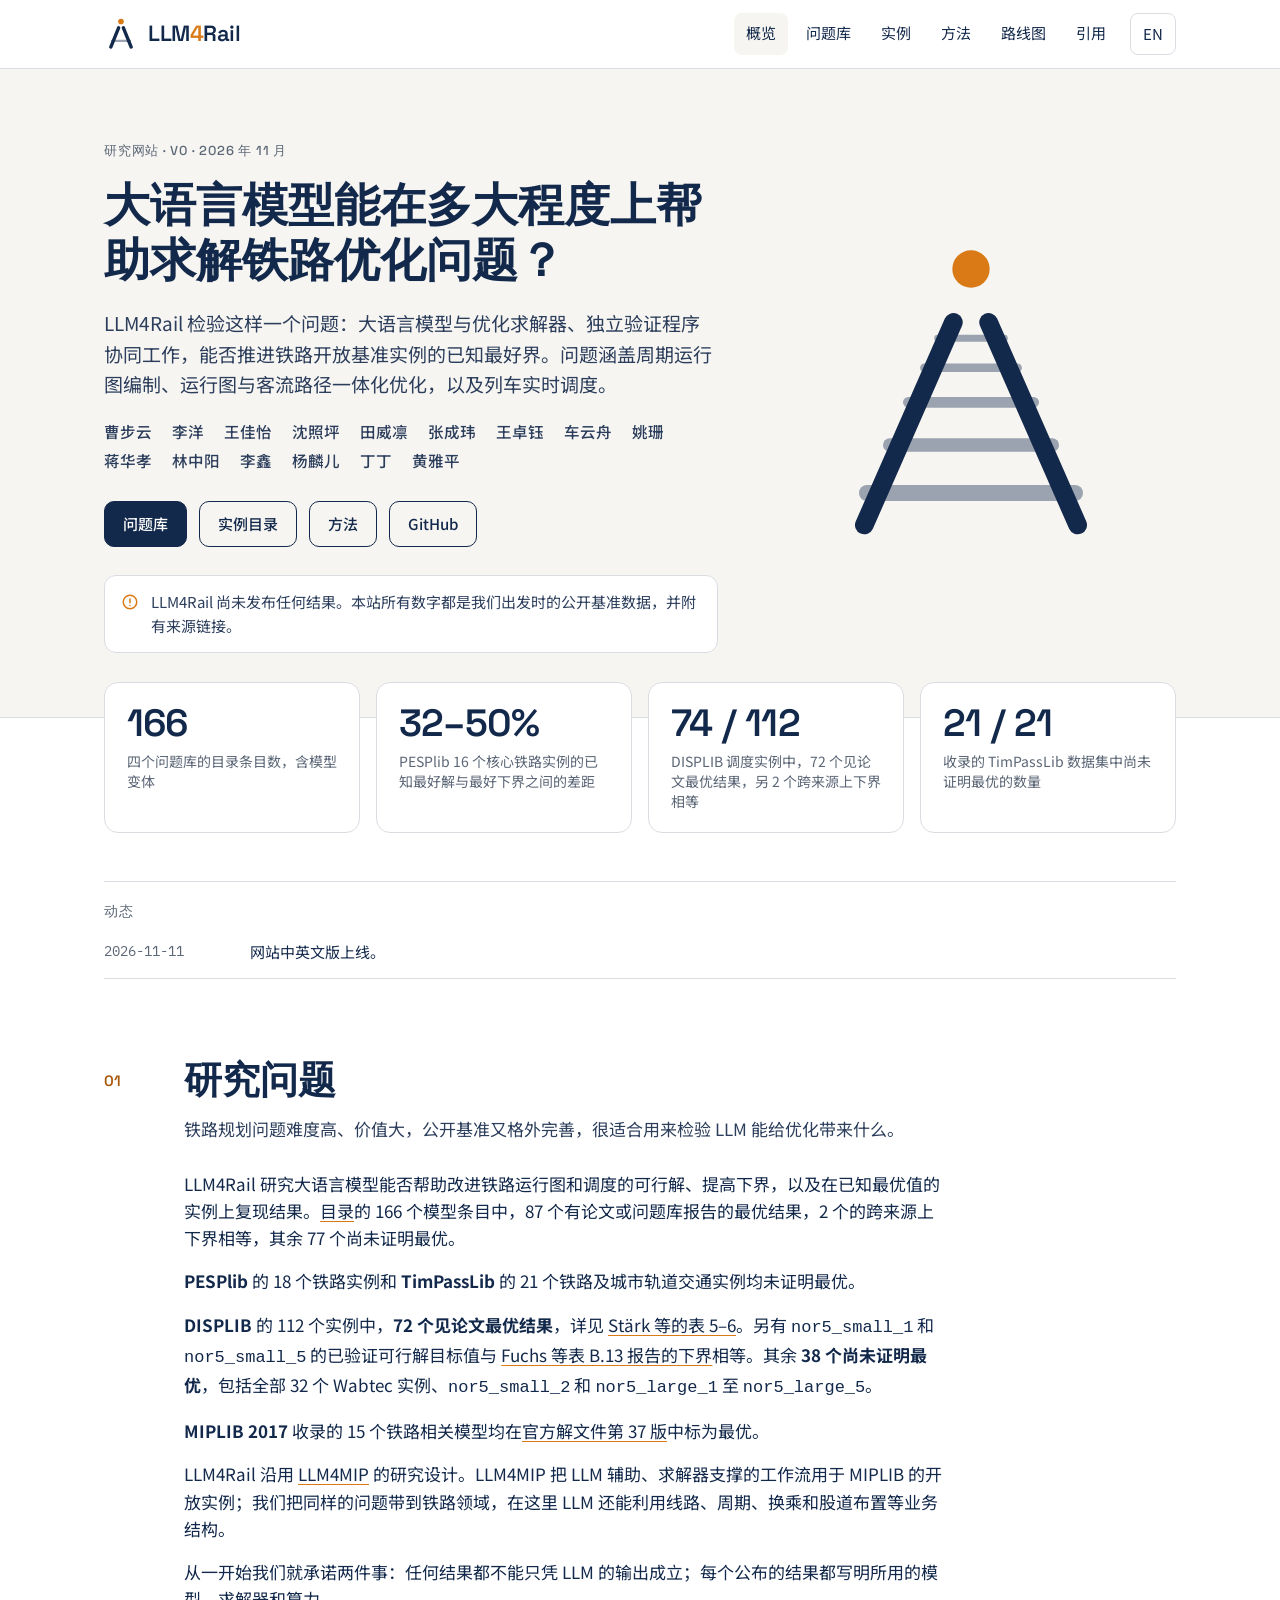
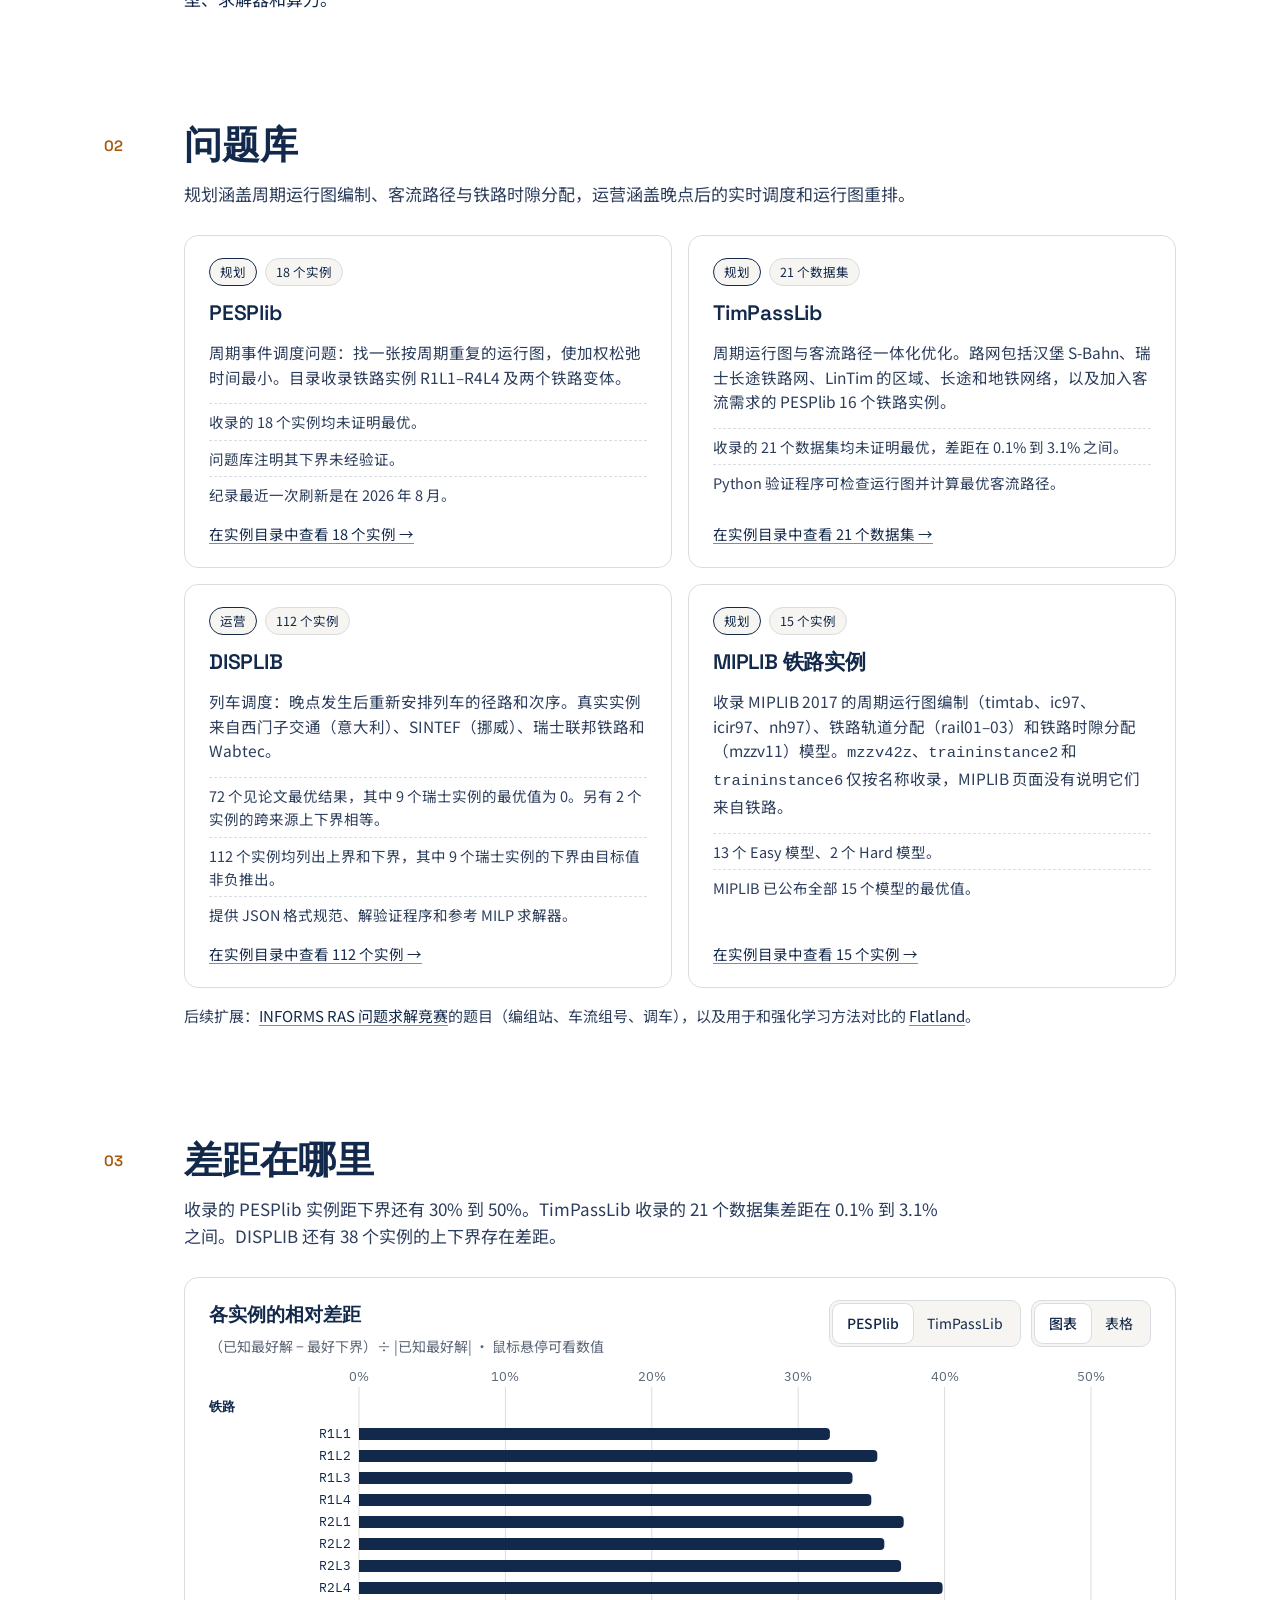
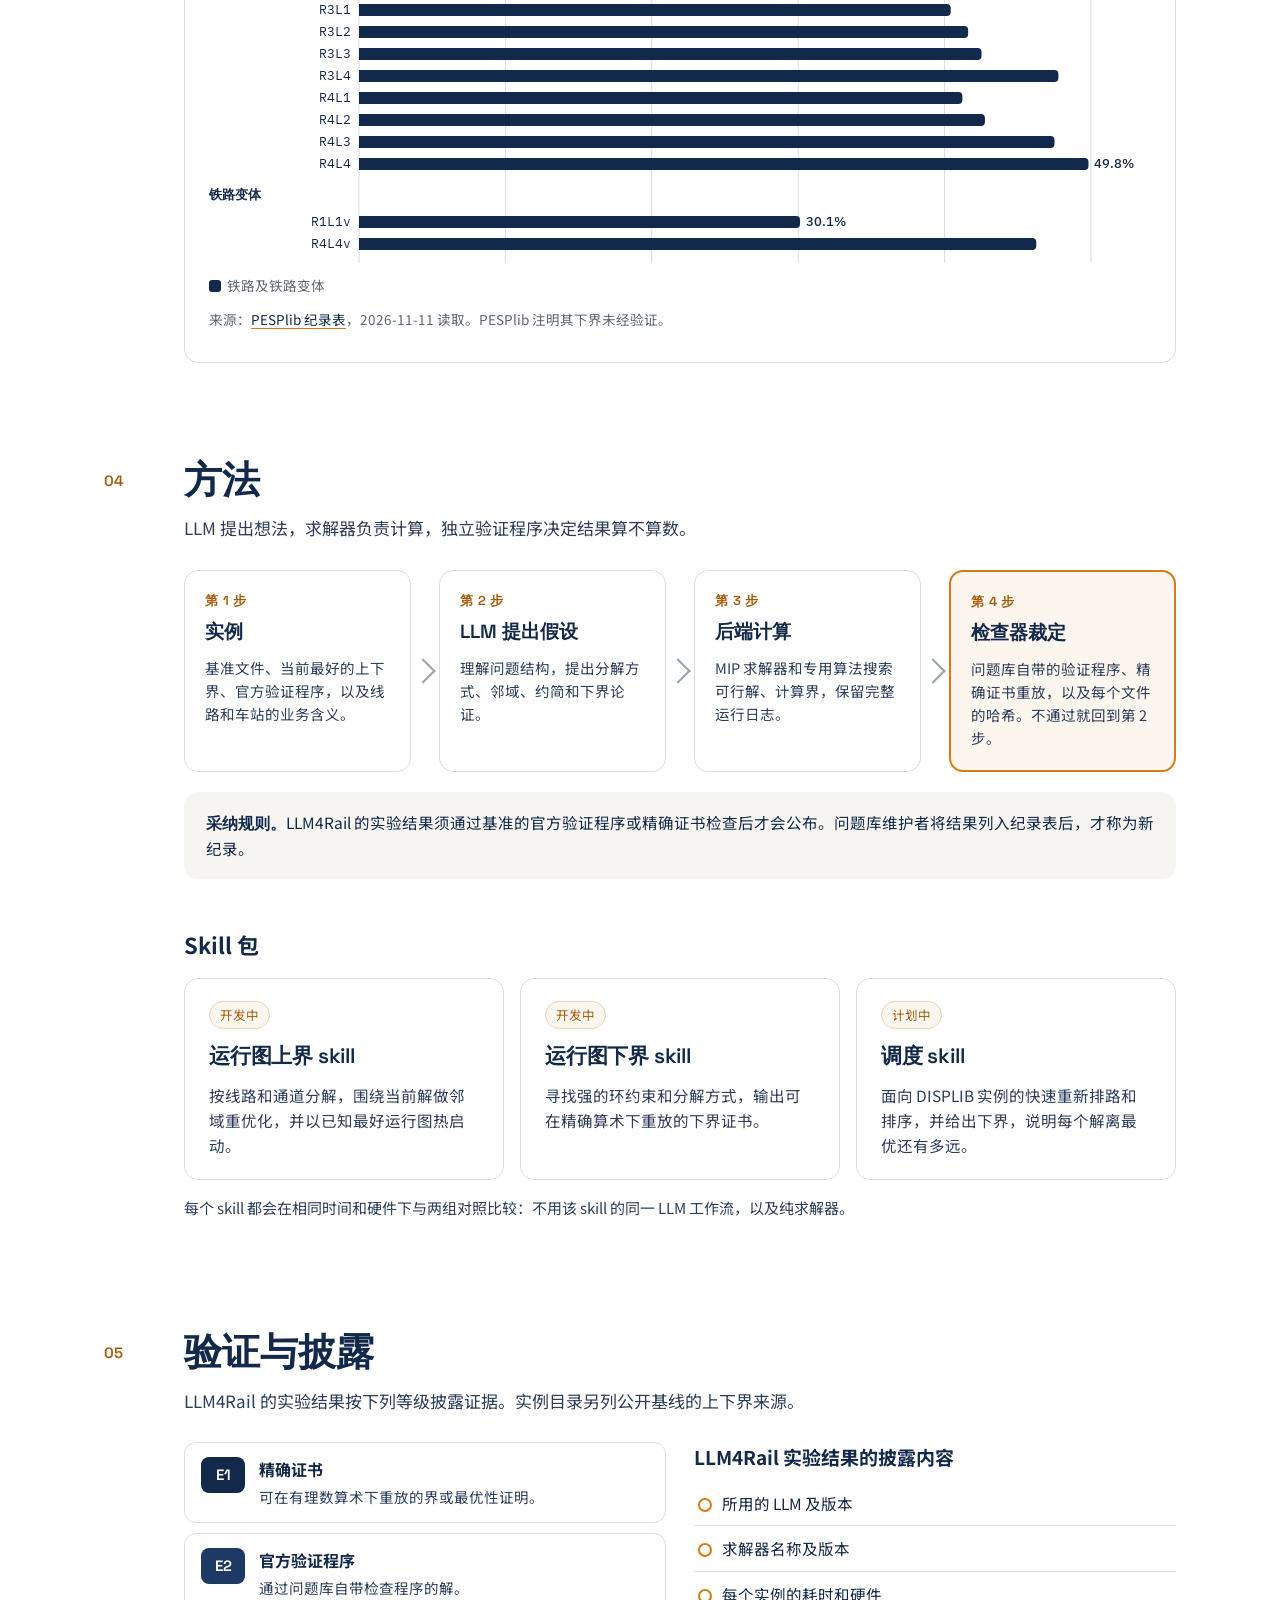
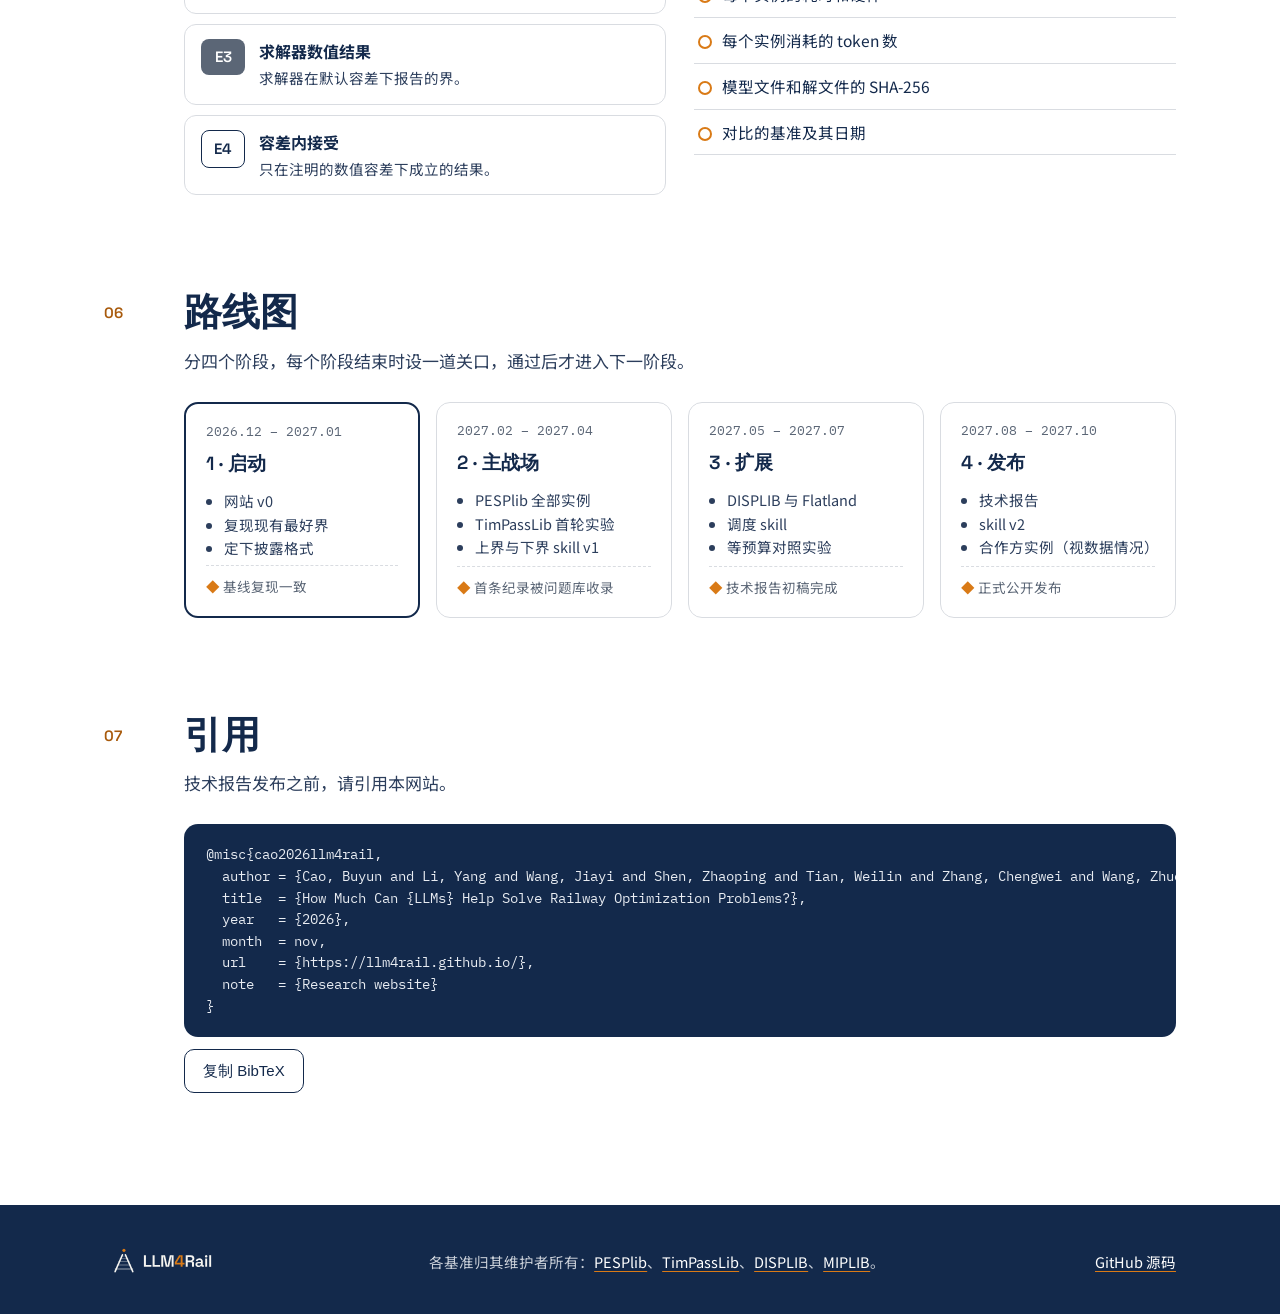
==== commit b754232a: "Correct PESPlib sizes and catalogue descriptions - PESPlib activity counts now come from the set-01 " ====
--- a/zh/index.html
+++ b/zh/index.html
@@ -100,7 +100,7 @@
         <p>LLM4Rail 研究大语言模型能否帮助改进铁路运行图和调度的可行解、提高下界，以及在已知最优值的实例上复现结果。<a href="instances/index.html">目录</a>的 166 个模型条目中，87 个有论文或问题库报告的最优结果，2 个的跨来源上下界相等，其余 77 个尚未证明最优。</p>
         <p><strong>PESPlib</strong> 的 18 个铁路实例和 <strong>TimPassLib</strong> 的 21 个铁路及城市轨道交通实例均未证明最优。</p>
         <p><strong>DISPLIB</strong> 的 112 个实例中，<strong>72 个见论文最优结果</strong>，详见 <a href="https://doi.org/10.4230/OASIcs.ATMOS.2026.6">Stärk 等的表 5–6</a>。另有 <code>nor5_small_1</code> 和 <code>nor5_small_5</code> 的已验证可行解目标值与 <a href="https://doi.org/10.1016/j.jrtpm.2026.100600">Fuchs 等表 B.13 报告的下界</a>相等。其余 <strong>38 个尚未证明最优</strong>，包括全部 32 个 Wabtec 实例、<code>nor5_small_2</code> 和 <code>nor5_large_1</code> 至 <code>nor5_large_5</code>。</p>
-        <p><strong>MIPLIB 2017</strong> 收录的 15 个铁路模型均在<a href="https://miplib.zib.de/downloads/miplib2017-v37.solu">官方解文件第 37 版</a>中标为最优。</p>
+        <p><strong>MIPLIB 2017</strong> 收录的 15 个铁路相关模型均在<a href="https://miplib.zib.de/downloads/miplib2017-v37.solu">官方解文件第 37 版</a>中标为最优。</p>
         <p>LLM4Rail 沿用 <a href="https://llm4mip.github.io/">LLM4MIP</a> 的研究设计。LLM4MIP 把 LLM 辅助、求解器支撑的工作流用于 MIPLIB 的开放实例；我们把同样的问题带到铁路领域，在这里 LLM 还能利用线路、周期、换乘和股道布置等业务结构。</p>
         <p>从一开始我们就承诺两件事：任何结果都不能只凭 LLM 的输出成立；每个公布的结果都写明所用的模型、求解器和算力。</p>
       </div>
@@ -131,7 +131,7 @@
           <article class="card">
             <div class="meta"><span class="tag track-a">规划</span><span class="tag">21 个数据集</span></div>
             <h3>TimPassLib</h3>
-            <p>周期运行图与客流路径一体化优化。路网包括汉堡 S-Bahn、雅典地铁、区域及长途铁路，以及加入客流需求的 PESPlib 16 个铁路实例。</p>
+            <p>周期运行图与客流路径一体化优化。路网包括汉堡 S-Bahn、瑞士长途铁路网、LinTim 的区域、长途和地铁网络，以及加入客流需求的 PESPlib 16 个铁路实例。</p>
             <ul class="facts">
               <li>收录的 21 个数据集均未证明最优，差距在 0.1% 到 3.1% 之间。</li>
               <li>Python 验证程序可检查运行图并计算最优客流路径。</li>
@@ -150,9 +150,9 @@
             <a class="more" href="instances/index.html#DISPLIB">在实例目录中查看 112 个实例 →</a>
           </article>
           <article class="card">
-            <div class="meta"><span class="tag track-a">规划与运营</span><span class="tag">15 个实例</span></div>
+            <div class="meta"><span class="tag track-a">规划</span><span class="tag">15 个实例</span></div>
             <h3>MIPLIB 铁路实例</h3>
-            <p>收录 MIPLIB 2017 的周期运行图编制、铁路时隙分配和列车重排模型。</p>
+            <p>收录 MIPLIB 2017 的周期运行图编制（timtab、ic97、icir97、nh97）、铁路轨道分配（rail01–03）和铁路时隙分配（mzzv11）模型。<code>mzzv42z</code>、<code>traininstance2</code> 和 <code>traininstance6</code> 仅按名称收录，MIPLIB 页面没有说明它们来自铁路。</p>
             <ul class="facts">
               <li>13 个 Easy 模型、2 个 Hard 模型。</li>
               <li>MIPLIB 已公布全部 15 个模型的最优值。</li>
